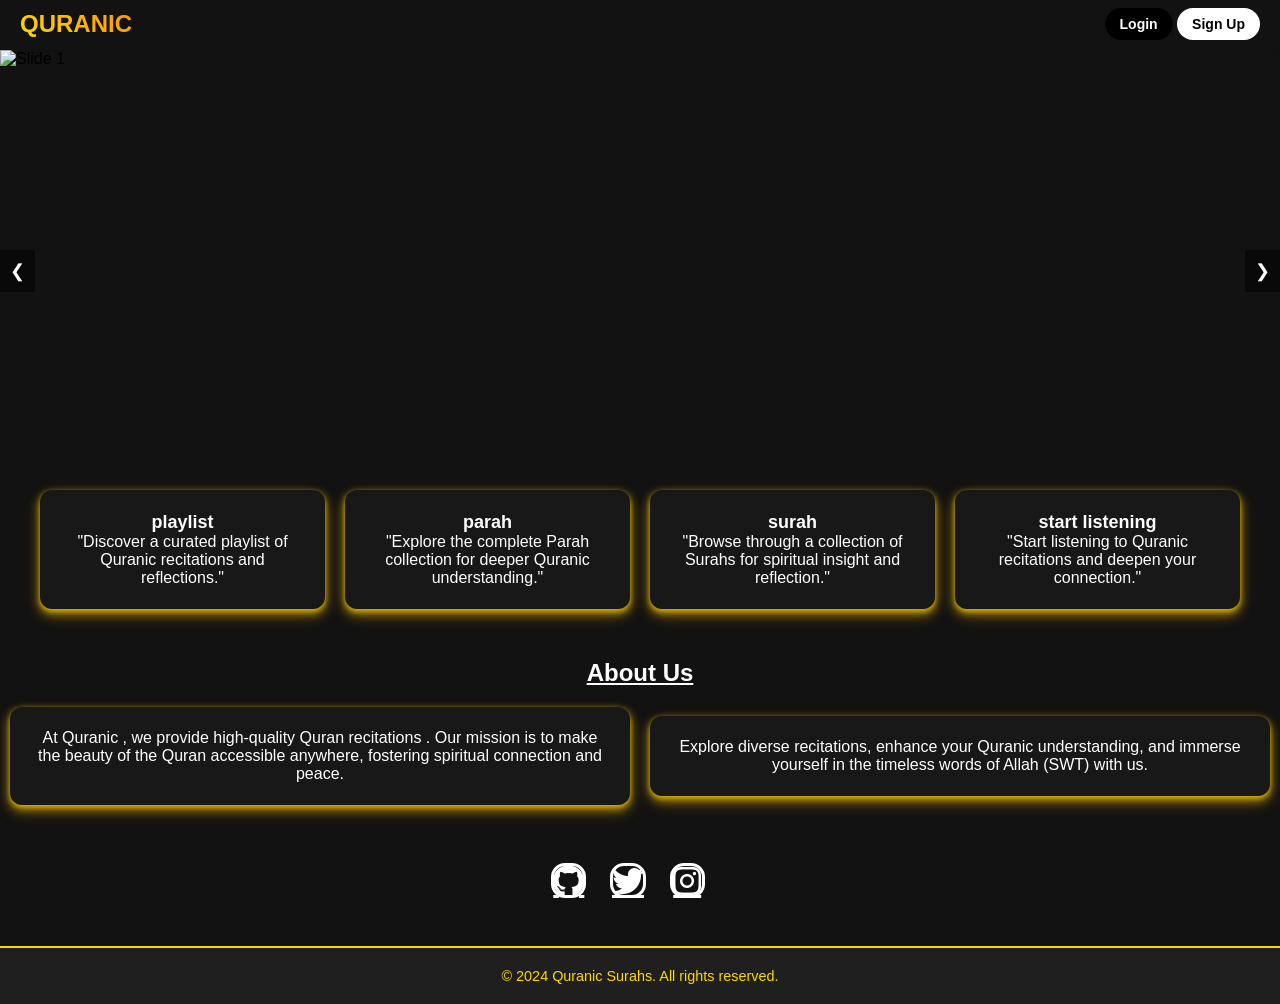
==== Home.html @ ea96b061 "Update Home.html" ====
<!DOCTYPE html>
<html lang="en">
<head>
    <meta charset="UTF-8">
    <meta name="viewport" content="width=device-width, initial-scale=1.0">
    <title>Quranic </title>
    <link rel="stylesheet" href="https://cdnjs.cloudflare.com/ajax/libs/font-awesome/6.0.0-beta3/css/all.min.css">
    <link rel="stylesheet" href="Home.css"> 
</head>
<body>    
    <header class="header">
        <div class="logo-container">
            <h1>Quranic</h1>
        </div>
        <div class="buttons">
            <a href="log.html" class="btn login">Login</a>
            <a href="register.html" class="btn signup">Sign Up</a>
        </div>
    </header>

    <div id="home" class="slider">
        <div class="slides">
            <img src="HomeFirstImage.jpg" alt="Slide 1">
            <img src="HomeSecondImage.jpg" alt="Slide 2">
            <img src="HomeThirdImage.jpg" alt="Slide 3">
        </div>
        <div class="slider-controls">
            <button class="prev">❮</button>
            <button class="next">❯</button>
        </div>
    </div>

    <section class="features">
        <div>
            <a href="playlists.html">playlist</a>
            <p>"Discover a curated playlist of Quranic recitations and reflections."</p>
        </div>

        <div>
            <a href="parah.html">parah</a>
            <p>"Explore the complete Parah collection for deeper Quranic understanding."</p>
        </div>

        <div>
            <a href="surah.html">surah</a>
            <p>"Browse through a collection of Surahs for spiritual insight and reflection."</p>
        </div>

        <div>
            <a href="playlists.html">start listening</a>
            <p>"Start listening to Quranic recitations and deepen your connection."</p>
        </div>   
    </section>

    <section >
        <h2>About Us</h2>
        <div class="heading">
            <p>At Quranic , we provide high-quality Quran recitations . Our mission is to make the beauty of the Quran accessible anywhere, fostering spiritual connection and peace.</p>
            <p>Explore diverse recitations, enhance your Quranic understanding, and immerse yourself in the timeless words of Allah (SWT) with us.</p>
        </div>
                        
        <div class="social-ions">
            <a href="https://www.github.com/Muhammadatif153700"><i class="fa-brands fa-github"></i></a>
            <a href="https://www.twitter.com/mr_atif15" ><i class="fa-brands fa-twitter"></i></a>
            <a href="https://www.instagram.com/muhammadatif0_"><i class="fa-brands fa-instagram"></i></a>
        </div>
    </section>

    <footer class="footer">
        <p>&copy; 2024 Quranic Surahs. All rights reserved.</p>
    </footer>
    
    <script src="Home.js"></script>
</body>
</html>
---- Home.css ----
body {
    font-family: Arial, sans-serif;
    background-color: #121212;
}

* {
    margin: 0;
    padding: 0;
    box-sizing: border-box;
}

.header {
    display: flex;
    justify-content: space-between;
    align-items: center;
    background-color: #121212;
    padding: 10px 20px;
    border-bottom: 2px solid #121212;
    box-shadow: 0 2px 5px rgba(0, 0, 0, 0.1);
}

.header h1 {
    color: white;
    font-size: 24px;
    text-transform: uppercase;
}

.logo-container {
    display: flex;
    align-items: center;
    background: linear-gradient(45deg, #ffd700,#ffc700,#ffb700,#ffa700,#ff9700);
    background-clip: text;
    -webkit-text-fill-color: transparent;
    font-weight: bold;
}

.logo {
    width: 50px;
    height: 50px;
    color: white;
    margin-right: 10px;
}

.btn {
    text-decoration: none;
    padding: 8px 15px;
    border-radius: 5px;
    font-size: 14px;
    font-weight: bold;
    transition: background-color 0.3s ease, color 0.3s ease;
    border-radius: 20px;
}

.login {
    background-color: black;
    color: white;
}

.signup {
    background-color: white;
    color: black;
}

.btn:hover {
    background-color: white;
    color: black;
}

.signup:hover {
    background-color: black;
    color: white;
}

.slider {
    position: relative;
    width: 100%;
    height: 400px;
    overflow: hidden;
}

.slides {
    display: flex;
    transition: transform 0.5s ease-in-out;
    width: 100%;
}

.slides img {
    min-width: 100%;
    height: 400px;
    object-fit: cover;
}

.slider-controls {
    position: absolute;
    top: 50%;
    width: 100%;
    display: flex;
    justify-content: space-between;
}

.slider-controls button {
    background-color: rgba(0, 0, 0, 0.5);
    border: none;
    color: #fff;
    font-size: 18px;
    padding: 10px;
    cursor: pointer;
}

.slider-controls button:hover {
    background-color: rgba(0, 0, 0, 0.8);
}

.features {
    display: grid;
    grid-template-columns: repeat(auto-fit, minmax(200px, 1fr));
    gap: 20px;
    padding: 40px;
    background-color: #121212;
}

.features div {
    background-color: #181818;
    padding: 20px;
    text-align: center;
    border-radius: 12px;    
    box-shadow: 0 4px 10px rgba(0, 128, 128, 0.5);
    transition: transform 0.3s, box-shadow 0.3s;
    cursor: pointer;
    border: 2px solid transparent;
}

.features div {
    background-color: #181818;
    padding: 20px;
    text-align: center;
    border-radius: 12px;
    transition: transform 0.3s, box-shadow 0.3s;
    cursor: pointer;
    border: 2px solid transparent;
    box-shadow: 0 2px 5px rgba(255, 215, 0, 0.6),
                0 4px 10px rgba(255, 199, 0, 0.5),
                0 6px 15px rgba(255, 183, 0, 0.4);
}

.features div:hover {
    transform: translateY(-10px);
    box-shadow: 0 8px 16px rgba(0, 0, 0, 0.5);
    border-radius: 12px; 
    background: linear-gradient( #181818, #181818) padding-box,
                linear-gradient(45deg, #ffd700, #ffc700, #ffb700, #ffa700, #ff9700) border-box;
}

.features div a {
    text-decoration: none;
    font-size: 18px;
    font-weight: 600;
    color: white;
    transition: color 0.3s;
}

.features p{
    color: white;
}

.features div:hover a {
    background: linear-gradient(45deg, #ffd700,#ffc700,#ffb700,#ffa700,#ff9700);
    background-clip: text;
    -webkit-text-fill-color: transparent;
}

.social-ions{
    
    display: flex;
    align-items: center;
    justify-content: center;
}

h2 {
    
    display: flex;
    justify-content: center;
    align-items: center;
    color: white;
    text-decoration: underline;
    padding: 10px;
}

.heading {
    display: flex;
    justify-content: center;
    align-items: center;
}

.heading p {
    width: 50%;
    border: 1px solid white;
    text-align: center;
    justify-content: center;
    padding: 25px;
    margin: 10px;
    border-radius: 30px;
}

.heading >* {
    color: white;
}

.heading p {
    background-color: #181818;
    padding: 20px;
    text-align: center;
    border-radius: 12px;
    transition: transform 0.3s, box-shadow 0.3s;
    cursor: pointer;
    border: 2px solid transparent;
    box-shadow: 0 2px 5px rgba(255, 215, 0, 0.6),
                0 4px 10px rgba(255, 199, 0, 0.5),
                0 6px 15px rgba(255, 183, 0, 0.4);
}

.heading p:hover {
    transform: translateY(-10px);
    box-shadow: 0 8px 16px rgba(0, 0, 0, 0.5);
    border-radius: 12px; 
    background: linear-gradient( #181818, #181818) padding-box,
                linear-gradient(45deg, #ffd700, #ffc700, #ffb700, #ffa700, #ff9700) border-box;
    
}

.social-ions a {
        display:inline-flex;
        justify-content: center;
        align-items: center;
        width: 2.2rem;
        height: 2.2rem;
        background-color: transparent;
        border: 0.2rem solid ;
        font-size: 2rem;
        border-radius: 40%;
        margin: 3rem 1.5rem 3rem 0;
        transition: 0.3s ease;
        color:white;
}
    
.social-ions a:hover {
    color: black;
    transform: scale(1.3) translateY(-5px);
    background: linear-gradient(45deg, #ffd700,#ffc700,#ffb700,#ffa700,#ff9700);
    box-shadow: 0 0 10px rgba(255, 215, 0, 0.6),
                0 0 20px rgba(255, 199, 0, 0.5),
                0 0 30px rgba(255, 183, 0, 0.4),
                0 0 40px rgba(255, 167, 0, 0.3),
                0 0 50px rgba(255, 151, 0, 0.2);
}

.footer {
    text-align: center;
    padding: 20px;
    background-color: #1f1f1f;
    color: #ffd700;
    font-size: 0.9rem;
    border-top: 2px solid #ffd700;
}

::-webkit-scrollbar {
    width: 10px;
}

::-webkit-scrollbar-track {
    background: #121212;
    border-radius: 10px;
}

::-webkit-scrollbar-thumb {
    background: #2f2f2f;
    border-radius: 10px;
}

::-webkit-scrollbar-thumb:hover {
    background: #3d3d3d;
}

@media (max-width: 768px) {
    .header {
        flex-direction: column;
        
    }

    .buttons {
        flex-wrap: wrap;
        justify-content: center;
    }

    .main-box {
        flex-direction: column;
    }

    .features {
        padding: 20px;
        gap: 15px;
    }

    .heading p {
        padding: 15px;
        font-size: 0.9rem;
    }
}

@media (max-width: 480px) {
    .header h1 {
        font-size: 1.5rem;
    }

    .btn {
        font-size: 12px;
        padding: 5px 10px;
    }

    .features div {
        padding: 15px;
    }

    .social-ions a {
        width: 2rem;
        height: 2rem;
        font-size: 1.2rem;
    }

    .footer {
        font-size: 0.8rem;
    }
}
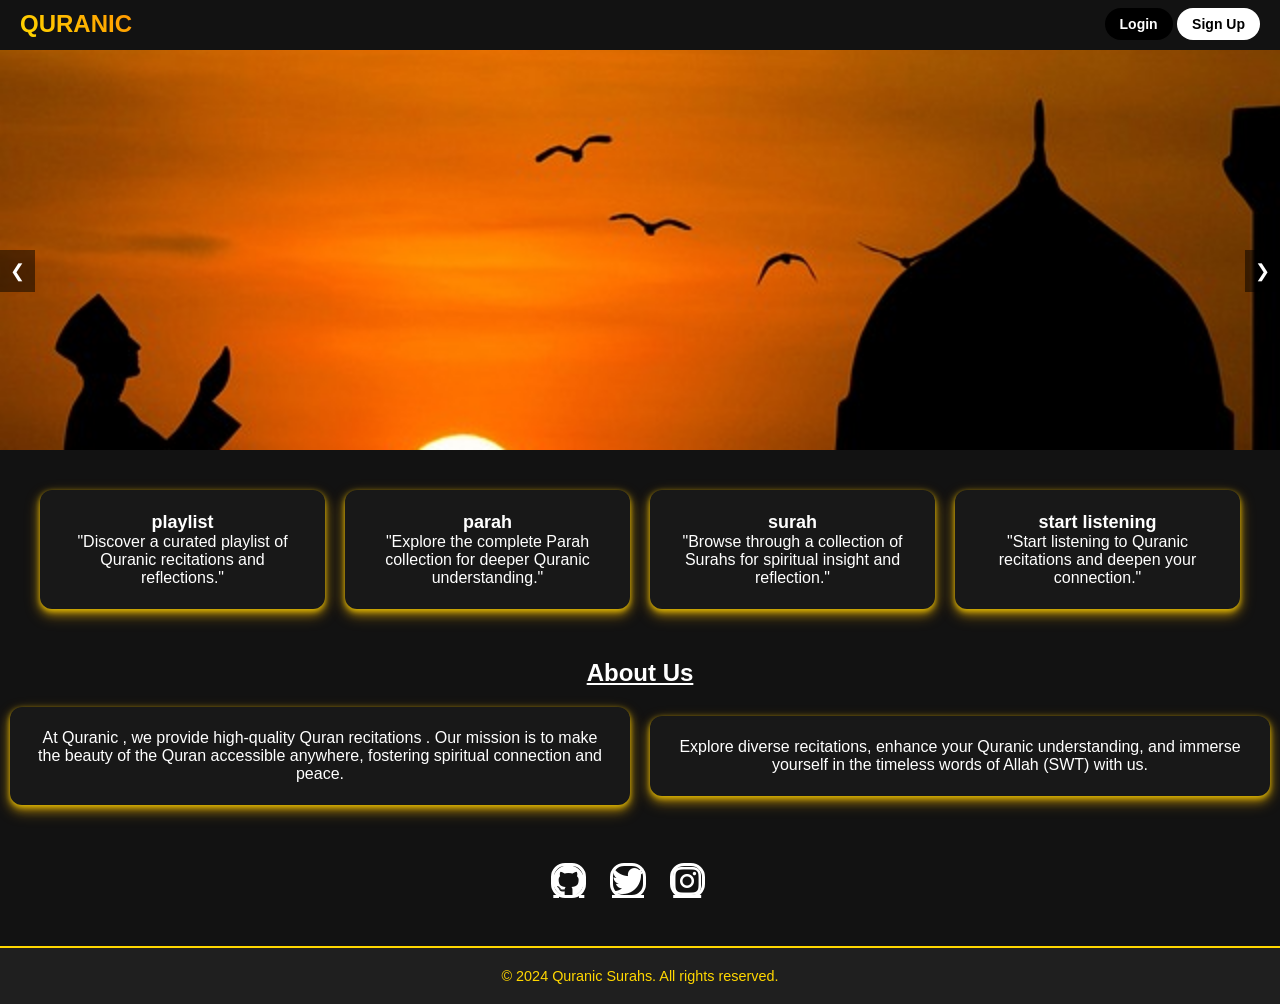
==== commit b77ea437: "Update Home.html" ====
--- a/Home.html
+++ b/Home.html
@@ -13,8 +13,8 @@
             <h1>Quranic</h1>
         </div>
         <div class="buttons">
-            <a href="log.html" class="btn login">Login</a>
-            <a href="register.html" class="btn signup">Sign Up</a>
+            <a href="LogIn.html" class="btn login">Login</a>
+            <a href="Register.html" class="btn signup">Sign Up</a>
         </div>
     </header>
 
@@ -62,7 +62,7 @@
         <div class="social-ions">
             <a href="https://www.github.com/Muhammadatif153700"><i class="fa-brands fa-github"></i></a>
             <a href="https://www.twitter.com/mr_atif15" ><i class="fa-brands fa-twitter"></i></a>
-            <a href="https://www.instagram.com/muhammadatif0_"><i class="fa-brands fa-instagram"></i></a>
+            <a href="https://www.instagram.com/danialkhan_30"><i class="fa-brands fa-instagram"></i></a>
         </div>
     </section>
 
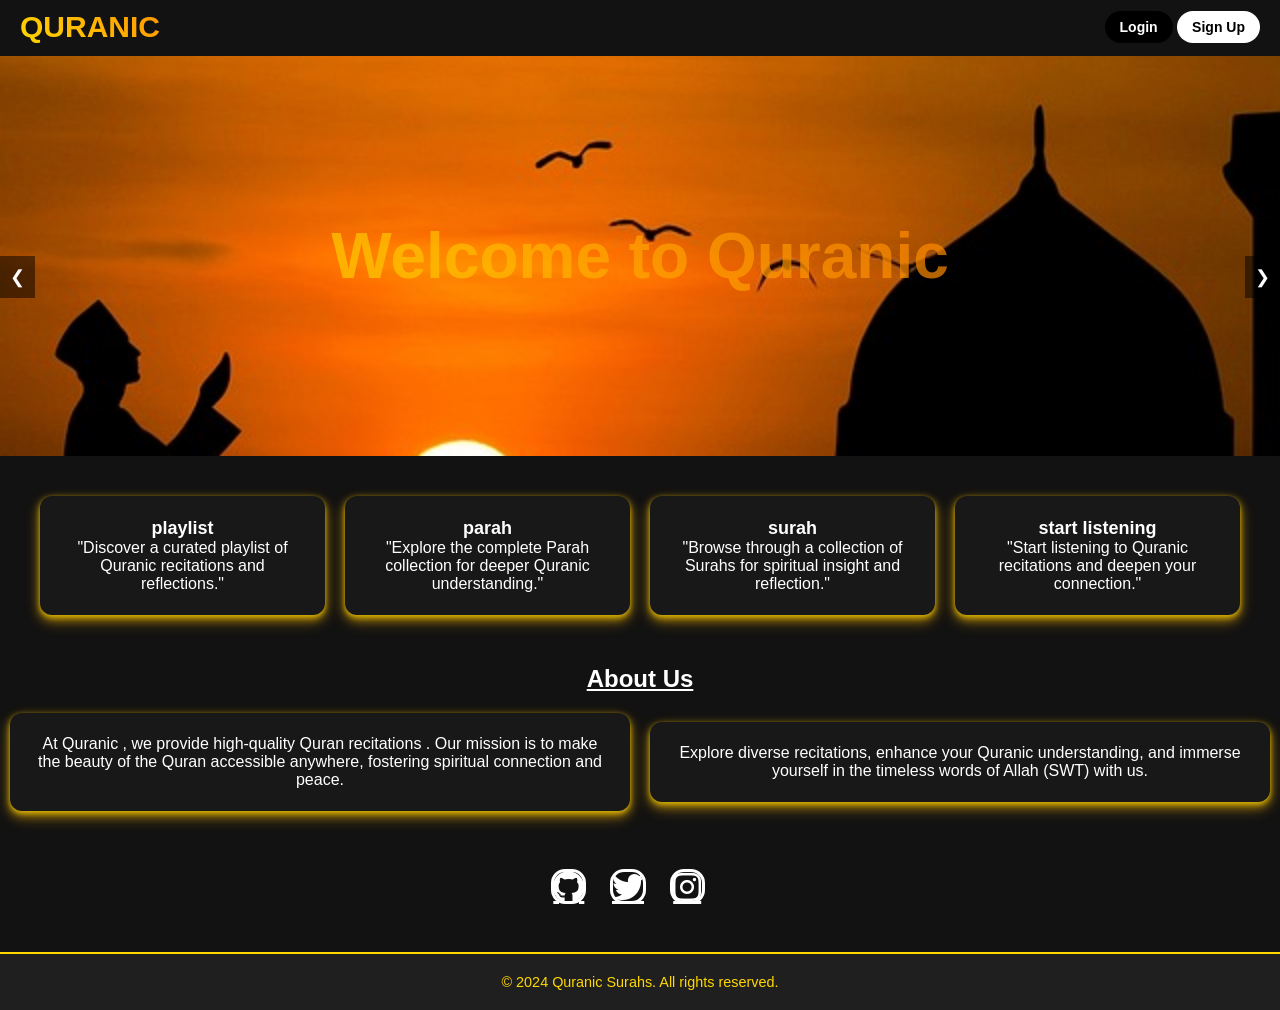
==== commit 8b9e28f4: "Update Home.html" ====
--- a/Home.html
+++ b/Home.html
@@ -3,7 +3,7 @@
 <head>
     <meta charset="UTF-8">
     <meta name="viewport" content="width=device-width, initial-scale=1.0">
-    <title>Quranic </title>
+    <title>Quranic</title>
     <link rel="stylesheet" href="https://cdnjs.cloudflare.com/ajax/libs/font-awesome/6.0.0-beta3/css/all.min.css">
     <link rel="stylesheet" href="Home.css"> 
 </head>
@@ -37,23 +37,23 @@
         </div>
 
         <div>
-            <a href="parah.html">parah</a>
+            <a href="Parahs.html">parah</a>
             <p>"Explore the complete Parah collection for deeper Quranic understanding."</p>
         </div>
 
         <div>
-            <a href="surah.html">surah</a>
+            <a href="Surahs.html">surah</a>
             <p>"Browse through a collection of Surahs for spiritual insight and reflection."</p>
         </div>
 
         <div>
-            <a href="playlists.html">start listening</a>
+            <a href="Playlists.html">start listening</a>
             <p>"Start listening to Quranic recitations and deepen your connection."</p>
         </div>   
     </section>
 
     <section >
-        <h2>About Us</h2>
+        <h2 id="About-Us">About Us</h2>
         <div class="heading">
             <p>At Quranic , we provide high-quality Quran recitations . Our mission is to make the beauty of the Quran accessible anywhere, fostering spiritual connection and peace.</p>
             <p>Explore diverse recitations, enhance your Quranic understanding, and immerse yourself in the timeless words of Allah (SWT) with us.</p>
--- a/Home.css
+++ b/Home.css
@@ -21,7 +21,7 @@
 
 .header h1 {
     color: white;
-    font-size: 24px;
+    font-size: 30px;
     text-transform: uppercase;
 }
 
@@ -51,6 +51,7 @@
     border-radius: 20px;
 }
 
+
 .login {
     background-color: black;
     color: white;
@@ -76,6 +77,20 @@
     width: 100%;
     height: 400px;
     overflow: hidden;
+}
+
+.slider::before { 
+    content: "Welcome to Quranic"; 
+    position: absolute; top: 50%; left: 50%; 
+    transform: translate(-50%, -50%); 
+    font-size: 4rem;
+    text-align: center;
+    background: linear-gradient(45deg, #ffcf00,#ffbf00,#ffa600,#ff9500,#ff8800);
+    background-clip: text;
+    -webkit-text-fill-color: transparent;
+    font-weight: bold;
+    z-index: 1; pointer-events: none;
+    opacity: 0.7;
 }
 
 .slides {
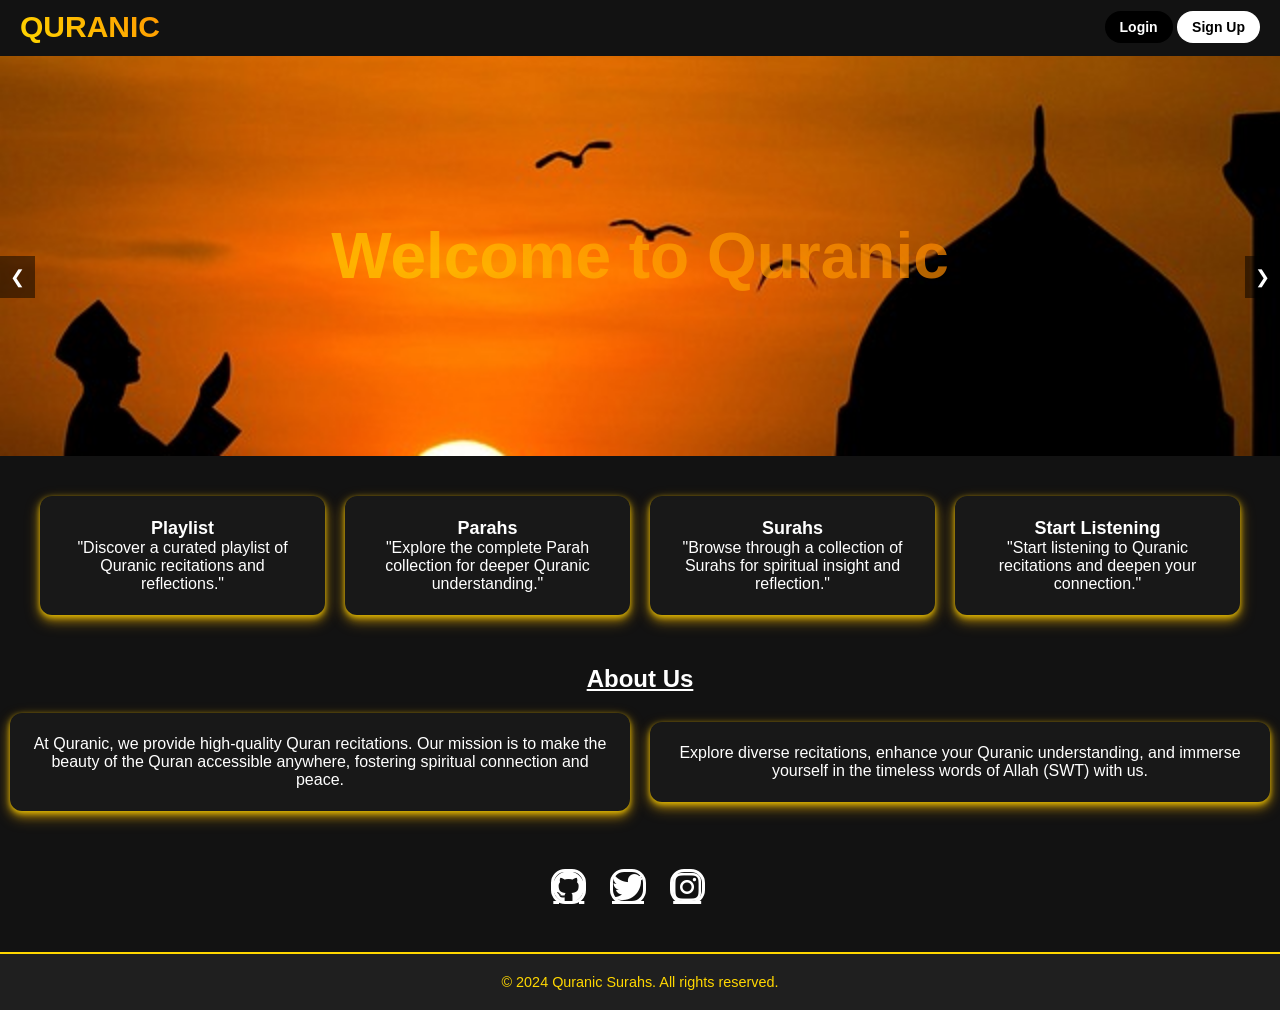
==== commit 158c277a: "Update Home.html" ====
--- a/Home.html
+++ b/Home.html
@@ -10,7 +10,7 @@
 <body>    
     <header class="header">
         <div class="logo-container">
-            <h1>Quranic</h1>
+            <h1><a href="Home.html">QURANIC</a></h1>
         </div>
         <div class="buttons">
             <a href="LogIn.html" class="btn login">Login</a>
@@ -32,22 +32,22 @@
 
     <section class="features">
         <div>
-            <a href="playlists.html">playlist</a>
+            <a href="playlists.html">Playlist</a>
             <p>"Discover a curated playlist of Quranic recitations and reflections."</p>
         </div>
 
         <div>
-            <a href="Parahs.html">parah</a>
+            <a href="Parahs.html">Parahs</a>
             <p>"Explore the complete Parah collection for deeper Quranic understanding."</p>
         </div>
 
         <div>
-            <a href="Surahs.html">surah</a>
+            <a href="Surahs.html">Surahs</a>
             <p>"Browse through a collection of Surahs for spiritual insight and reflection."</p>
         </div>
 
         <div>
-            <a href="Playlists.html">start listening</a>
+            <a href="Playlists.html">Start Listening</a>
             <p>"Start listening to Quranic recitations and deepen your connection."</p>
         </div>   
     </section>
@@ -55,7 +55,7 @@
     <section >
         <h2 id="About-Us">About Us</h2>
         <div class="heading">
-            <p>At Quranic , we provide high-quality Quran recitations . Our mission is to make the beauty of the Quran accessible anywhere, fostering spiritual connection and peace.</p>
+            <p>At Quranic, we provide high-quality Quran recitations. Our mission is to make the beauty of the Quran accessible anywhere, fostering spiritual connection and peace.</p>
             <p>Explore diverse recitations, enhance your Quranic understanding, and immerse yourself in the timeless words of Allah (SWT) with us.</p>
         </div>
                         
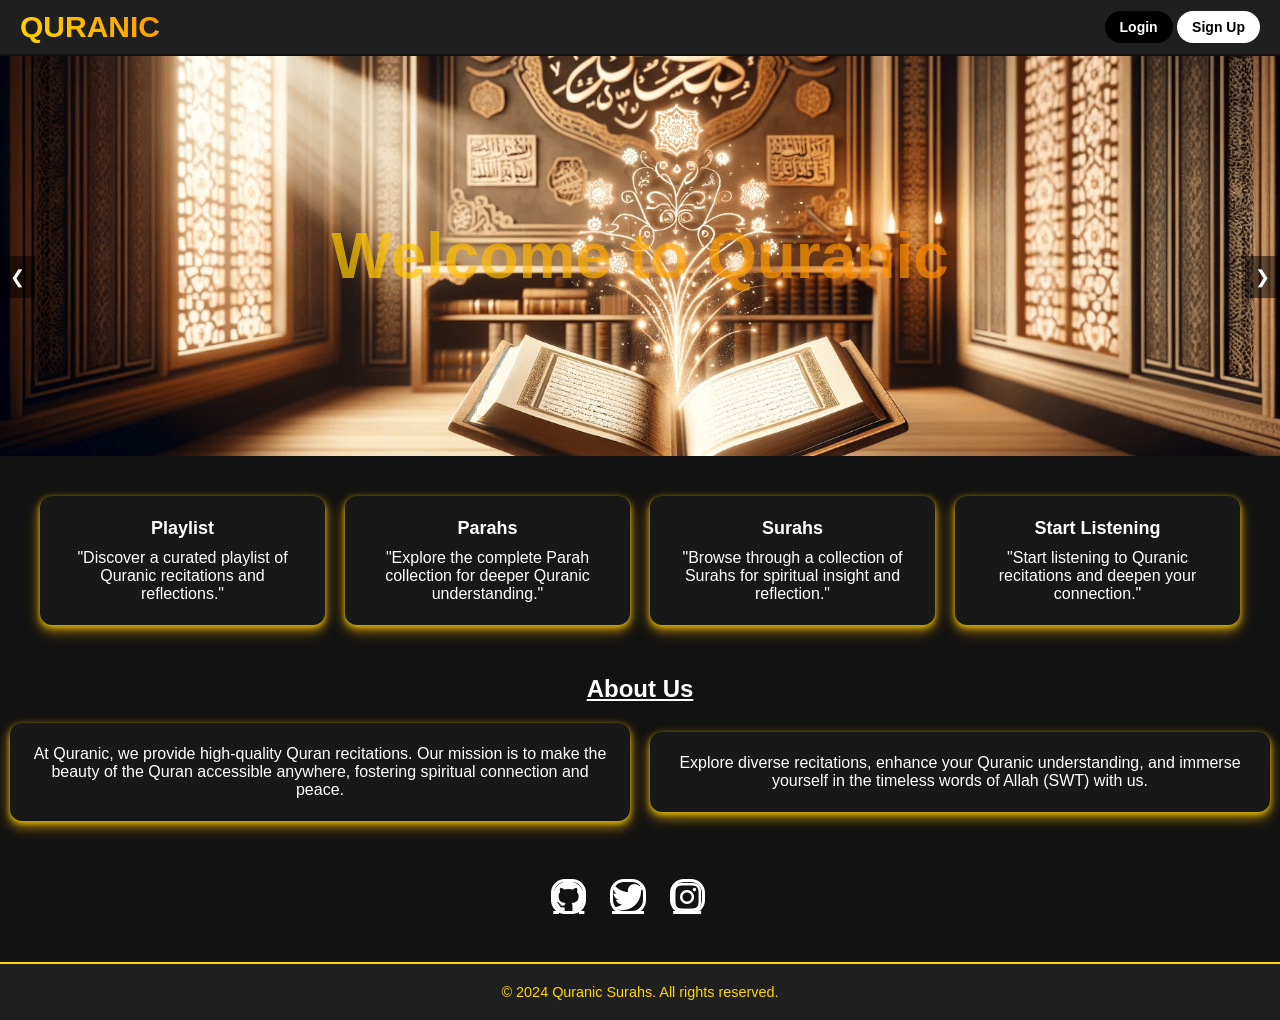
==== commit 9ebe2615: "Add files via upload This is a copy of of the final project after all the changes I have done." ====
--- a/Home.html
+++ b/Home.html
@@ -72,4 +72,4 @@
     
     <script src="Home.js"></script>
 </body>
-</html>
+</html>
--- a/Home.css
+++ b/Home.css
@@ -13,7 +13,7 @@
     display: flex;
     justify-content: space-between;
     align-items: center;
-    background-color: #121212;
+    background-color: #1f1f1f;
     padding: 10px 20px;
     border-bottom: 2px solid #121212;
     box-shadow: 0 2px 5px rgba(0, 0, 0, 0.1);
@@ -174,8 +174,9 @@
     transition: color 0.3s;
 }
 
-.features p{
-    color: white;
+.features p {
+    color: white;
+    padding-top: 10px;
 }
 
 .features div:hover a {
@@ -184,7 +185,7 @@
     -webkit-text-fill-color: transparent;
 }
 
-.social-ions{
+.social-ions {
     
     display: flex;
     align-items: center;
@@ -345,4 +346,4 @@
     .footer {
         font-size: 0.8rem;
     }
-}
+}
